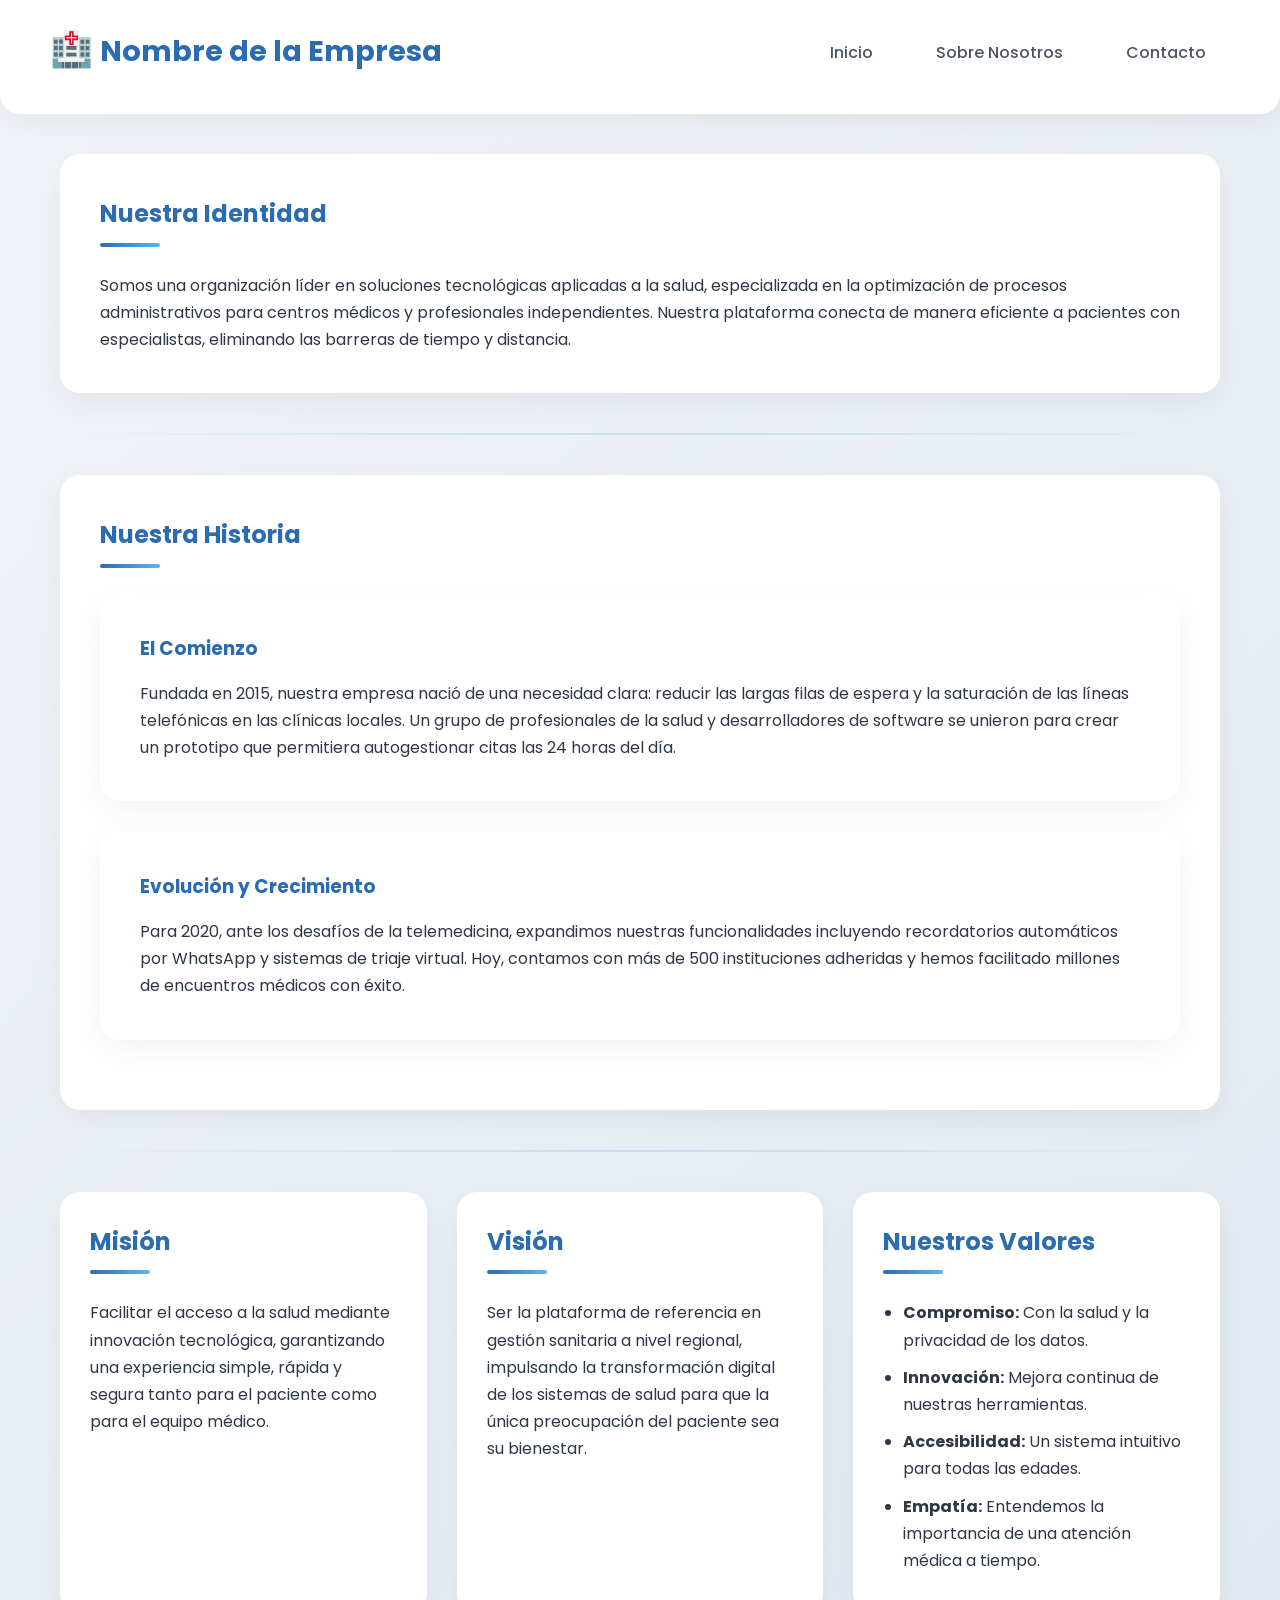
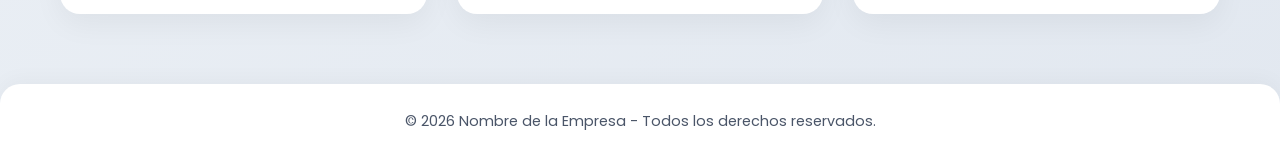
==== about.html @ 629b4184 "agrege el fakin estilo" ====
<!DOCTYPE html>
<html lang="es">
<head>
    <meta charset="UTF-8">
    <meta name="viewport" content="width=device-width, initial-scale=1.0">
    <title>Sobre Nosotros - Gestión de Turnos Médicos</title>
    <link rel="stylesheet" href="styles.css">
</head>
<body>

    <header>
        <h1>Nombre de la Empresa</h1>
        <nav>
            <ul>
                <li><a href="index.html">Inicio</a></li>
                <li><a href="about.html">Sobre Nosotros</a></li>
                <li><a href="contacto.html">Contacto</a></li>
            </ul>
        </nav>
    </header>

    <main>
        <!-- Sección Hero / Introducción -->
        <section id="quienes-somos">
            <h2>Nuestra Identidad</h2>
            <p>
                Somos una organización líder en soluciones tecnológicas aplicadas a la salud, 
                especializada en la optimización de procesos administrativos para centros médicos 
                y profesionales independientes. Nuestra plataforma conecta de manera eficiente 
                a pacientes con especialistas, eliminando las barreras de tiempo y distancia.
            </p>
        </section>

        <hr>

        <!-- Historia de la Empresa -->
        <section id="historia">
            <h2>Nuestra Historia</h2>
            <article>
                <h3>El Comienzo</h3>
                <p>
                    Fundada en 2015, nuestra empresa nació de una necesidad clara: reducir las largas 
                    filas de espera y la saturación de las líneas telefónicas en las clínicas locales. 
                    Un grupo de profesionales de la salud y desarrolladores de software se unieron 
                    para crear un prototipo que permitiera autogestionar citas las 24 horas del día.
                </p>
            </article>
            <article>
                <h3>Evolución y Crecimiento</h3>
                <p>
                    Para 2020, ante los desafíos de la telemedicina, expandimos nuestras funcionalidades 
                    incluyendo recordatorios automáticos por WhatsApp y sistemas de triaje virtual. 
                    Hoy, contamos con más de 500 instituciones adheridas y hemos facilitado millones 
                    de encuentros médicos con éxito.
                </p>
            </article>
        </section>

        <hr>

        <!-- Misión, Visión y Valores -->
        <section id="mision-vision">
            <div>
                <h2>Misión</h2>
                <p>
                    Facilitar el acceso a la salud mediante innovación tecnológica, 
                    garantizando una experiencia simple, rápida y segura tanto para el 
                    paciente como para el equipo médico.
                </p>
            </div>

            <div>
                <h2>Visión</h2>
                <p>
                    Ser la plataforma de referencia en gestión sanitaria a nivel regional, 
                    impulsando la transformación digital de los sistemas de salud para que 
                    la única preocupación del paciente sea su bienestar.
                </p>
            </div>

            <div>
                <h2>Nuestros Valores</h2>
                <ul>
                    <li><strong>Compromiso:</strong> Con la salud y la privacidad de los datos.</li>
                    <li><strong>Innovación:</strong> Mejora continua de nuestras herramientas.</li>
                    <li><strong>Accesibilidad:</strong> Un sistema intuitivo para todas las edades.</li>
                    <li><strong>Empatía:</strong> Entendemos la importancia de una atención médica a tiempo.</li>
                </ul>
            </div>
        </section>
    </main>

    <footer>
        <p>&copy; 2026 Nombre de la Empresa - Todos los derechos reservados.</p>
    </footer>

</body>
</html>
---- styles.css ----
/* ==========================================================================
   IMPORTACIÓN DE FUENTES
   ========================================================================== */
@import url('https://fonts.googleapis.com/css2?family=Poppins:wght@300;400;500;600;700&display=swap');

/* ==========================================================================
   ESTILOS GLOBALES Y VARIABLES
   ========================================================================== */
:root {
    --primary-blue: #2B6CB0;
    --light-blue: #63B3ED;
    --bg-gradient-start: #F0F4F8;
    --bg-gradient-end: #E2E8F0;
    --text-main: #2D3748;
    --text-muted: #4A5568;
    --white: #FFFFFF;
    --shadow-soft: 0 10px 30px rgba(0, 0, 0, 0.05);
    --shadow-hover: 0 15px 40px rgba(43, 108, 176, 0.15);
    --radius-lg: 20px;
    --radius-md: 12px;
}

* {
    margin: 0;
    padding: 0;
    box-sizing: border-box;
    font-family: 'Poppins', sans-serif;
}

body {
    background: linear-gradient(135deg, var(--bg-gradient-start) 0%, var(--bg-gradient-end) 100%);
    color: var(--text-main);
    line-height: 1.7;
    min-height: 100vh;
    display: flex;
    flex-direction: column;
}

main {
    flex-grow: 1;
    max-width: 1200px;
    margin: 40px auto;
    padding: 0 20px;
    width: 100%;
}

hr {
    border: none;
    height: 2px;
    background: linear-gradient(90deg, transparent, var(--light-blue), transparent);
    margin: 40px 0;
    opacity: 0.3;
}

/* ==========================================================================
   ANIMACIONES
   ========================================================================== */
@keyframes fadeInUp {
    from {
        opacity: 0;
        transform: translateY(30px);
    }
    to {
        opacity: 1;
        transform: translateY(0);
    }
}

/* Aplicando la animación en cascada a las secciones */
section {
    animation: fadeInUp 0.8s cubic-bezier(0.2, 0.8, 0.2, 1) both;
}
section:nth-child(1) { animation-delay: 0.1s; }
section:nth-child(2) { animation-delay: 0.2s; }
section:nth-child(3) { animation-delay: 0.3s; }
section:nth-child(4) { animation-delay: 0.4s; }

/* ==========================================================================
   CABECERA Y NAVEGACIÓN
   ========================================================================== */
header {
    background: var(--white);
    padding: 20px 50px;
    display: flex;
    justify-content: space-between;
    align-items: center;
    box-shadow: var(--shadow-soft);
    border-radius: 0 0 var(--radius-lg) var(--radius-lg);
    position: sticky;
    top: 0;
    z-index: 1000;
}

/* Ícono de hospital inyectado en el logo */
header h1::before {
    content: '🏥 ';
    font-size: 1.2em;
}

header h1 {
    color: var(--primary-blue);
    font-weight: 700;
    font-size: 1.8rem;
}

nav ul {
    list-style: none;
    display: flex;
    gap: 15px;
}

/* Efecto de expansión lateral en los enlaces */
nav a {
    text-decoration: none;
    color: var(--text-muted);
    font-weight: 500;
    padding: 10px 24px;
    border-radius: 30px;
    position: relative;
    overflow: hidden;
    transition: color 0.3s ease;
    display: inline-block;
    z-index: 1;
}

nav a::before {
    content: '';
    position: absolute;
    top: 0;
    left: 50%;
    transform: translateX(-50%);
    width: 0; /* Inicia oculto en el centro */
    height: 100%;
    background: linear-gradient(90deg, var(--primary-blue), var(--light-blue));
    z-index: -1;
    transition: width 0.4s cubic-bezier(0.2, 0.8, 0.2, 1);
    border-radius: 30px;
}

nav a:hover::before {
    width: 100%; /* Se expande hacia los bordes */
}

nav a:hover {
    color: var(--white);
}

/* ==========================================================================
   TIPOGRAFÍA Y DECORACIÓN DE TÍTULOS
   ========================================================================== */
h1, h2, h3 {
    color: var(--primary-blue);
    margin-bottom: 15px;
}

/* Línea decorativa bajo los títulos h2 */
h2 {
    position: relative;
    padding-bottom: 12px;
    margin-bottom: 25px;
}

h2::after {
    content: '';
    position: absolute;
    left: 0;
    bottom: 0;
    height: 4px;
    width: 60px;
    background: linear-gradient(90deg, var(--primary-blue), var(--light-blue));
    border-radius: 4px;
}

/* ==========================================================================
   TARJETAS Y SECCIONES (Estilo general para los 3 archivos)
   ========================================================================== */
section, article {
    background: var(--white);
    padding: 40px;
    border-radius: var(--radius-lg);
    box-shadow: var(--shadow-soft);
    margin-bottom: 30px;
    transition: transform 0.4s ease, box-shadow 0.4s ease;
}

section:hover {
    transform: translateY(-8px);
    box-shadow: var(--shadow-hover);
}

/* ==========================================================================
   ESTILOS ESPECÍFICOS: INDEX.HTML
   ========================================================================== */
#hero {
    text-align: center;
    /* Patrón sutil de fondo médico (puntos) */
    background-image: radial-gradient(var(--light-blue) 1px, transparent 1px);
    background-size: 20px 20px;
    background-color: var(--white);
}

#hero h1 {
    font-size: 2.5rem;
    background: linear-gradient(90deg, var(--primary-blue), var(--light-blue));
    -webkit-background-clip: text;
    background-clip: text;
    -webkit-text-fill-color: transparent;
}

#hero img {
    border-radius: var(--radius-lg);
    box-shadow: var(--shadow-soft);
    margin-top: 25px;
    transition: transform 0.3s ease;
}

#hero img:hover {
    transform: scale(1.02);
}

#servicios ul {
    list-style: none;
}

#servicios li {
    background: #F7FAFC;
    margin-bottom: 15px;
    padding: 15px 20px;
    border-left: 5px solid var(--light-blue);
    border-radius: 0 var(--radius-md) var(--radius-md) 0;
    transition: transform 0.2s ease;
}

#servicios li:hover {
    transform: translateX(10px);
    background: #EBF8FF;
}

#avisos {
    background: linear-gradient(135deg, #FFF5F5, #FED7D7);
    border-left: 5px solid #E53E3E;
}

#avisos h3 {
    color: #C53030;
}

/* ==========================================================================
   ESTILOS ESPECÍFICOS: ABOUT.HTML
   ========================================================================== */
#mision-vision {
    display: grid;
    grid-template-columns: repeat(auto-fit, minmax(300px, 1fr));
    gap: 30px;
    background: transparent;
    box-shadow: none;
    padding: 0;
}

#mision-vision > div {
    background: var(--white);
    padding: 30px;
    border-radius: var(--radius-lg);
    box-shadow: var(--shadow-soft);
    transition: transform 0.3s ease;
}

#mision-vision > div:hover {
    transform: translateY(-5px);
}

#mision-vision ul {
    padding-left: 20px;
}

#mision-vision li {
    margin-bottom: 10px;
}

/* ==========================================================================
   ESTILOS ESPECÍFICOS: CONTACT.HTML
   ========================================================================== */
form {
    display: flex;
    flex-direction: column;
}

label {
    font-weight: 500;
    color: var(--primary-blue);
    margin-bottom: 5px;
}

input[type="text"],
input[type="email"],
textarea {
    width: 100%;
    padding: 15px;
    border: 2px solid #E2E8F0;
    border-radius: var(--radius-md);
    background: #F7FAFC;
    transition: border-color 0.3s ease, box-shadow 0.3s ease, background 0.3s ease;
    margin-bottom: 20px;
    font-size: 1rem;
}

input[type="text"]:focus,
input[type="email"]:focus,
textarea:focus {
    border-color: var(--light-blue);
    background: var(--white);
    outline: none;
    box-shadow: 0 0 0 4px rgba(99, 179, 237, 0.2);
}

/* ==========================================================================
   BOTONES GLOBALES
   ========================================================================== */
button, 
input[type="submit"] {
    background: linear-gradient(135deg, var(--primary-blue), var(--light-blue));
    color: var(--white);
    border: none;
    padding: 14px 30px;
    border-radius: 30px;
    font-size: 1rem;
    font-weight: 600;
    cursor: pointer;
    transition: transform 0.3s ease, box-shadow 0.3s ease, filter 0.3s ease;
    display: inline-block;
    margin-top: 10px;
    margin-right: 15px;
}

button:hover, 
input[type="submit"]:hover {
    transform: translateY(-4px);
    box-shadow: 0 10px 25px rgba(43, 108, 176, 0.4);
    filter: brightness(1.1);
}

button:active, 
input[type="submit"]:active {
    transform: translateY(0);
}

/* ==========================================================================
   PIE DE PÁGINA
   ========================================================================== */
footer {
    text-align: center;
    padding: 25px;
    background: var(--white);
    color: var(--text-muted);
    border-radius: var(--radius-lg) var(--radius-lg) 0 0;
    box-shadow: 0 -5px 20px rgba(0, 0, 0, 0.03);
    margin-top: auto;
    font-size: 0.9rem;
}
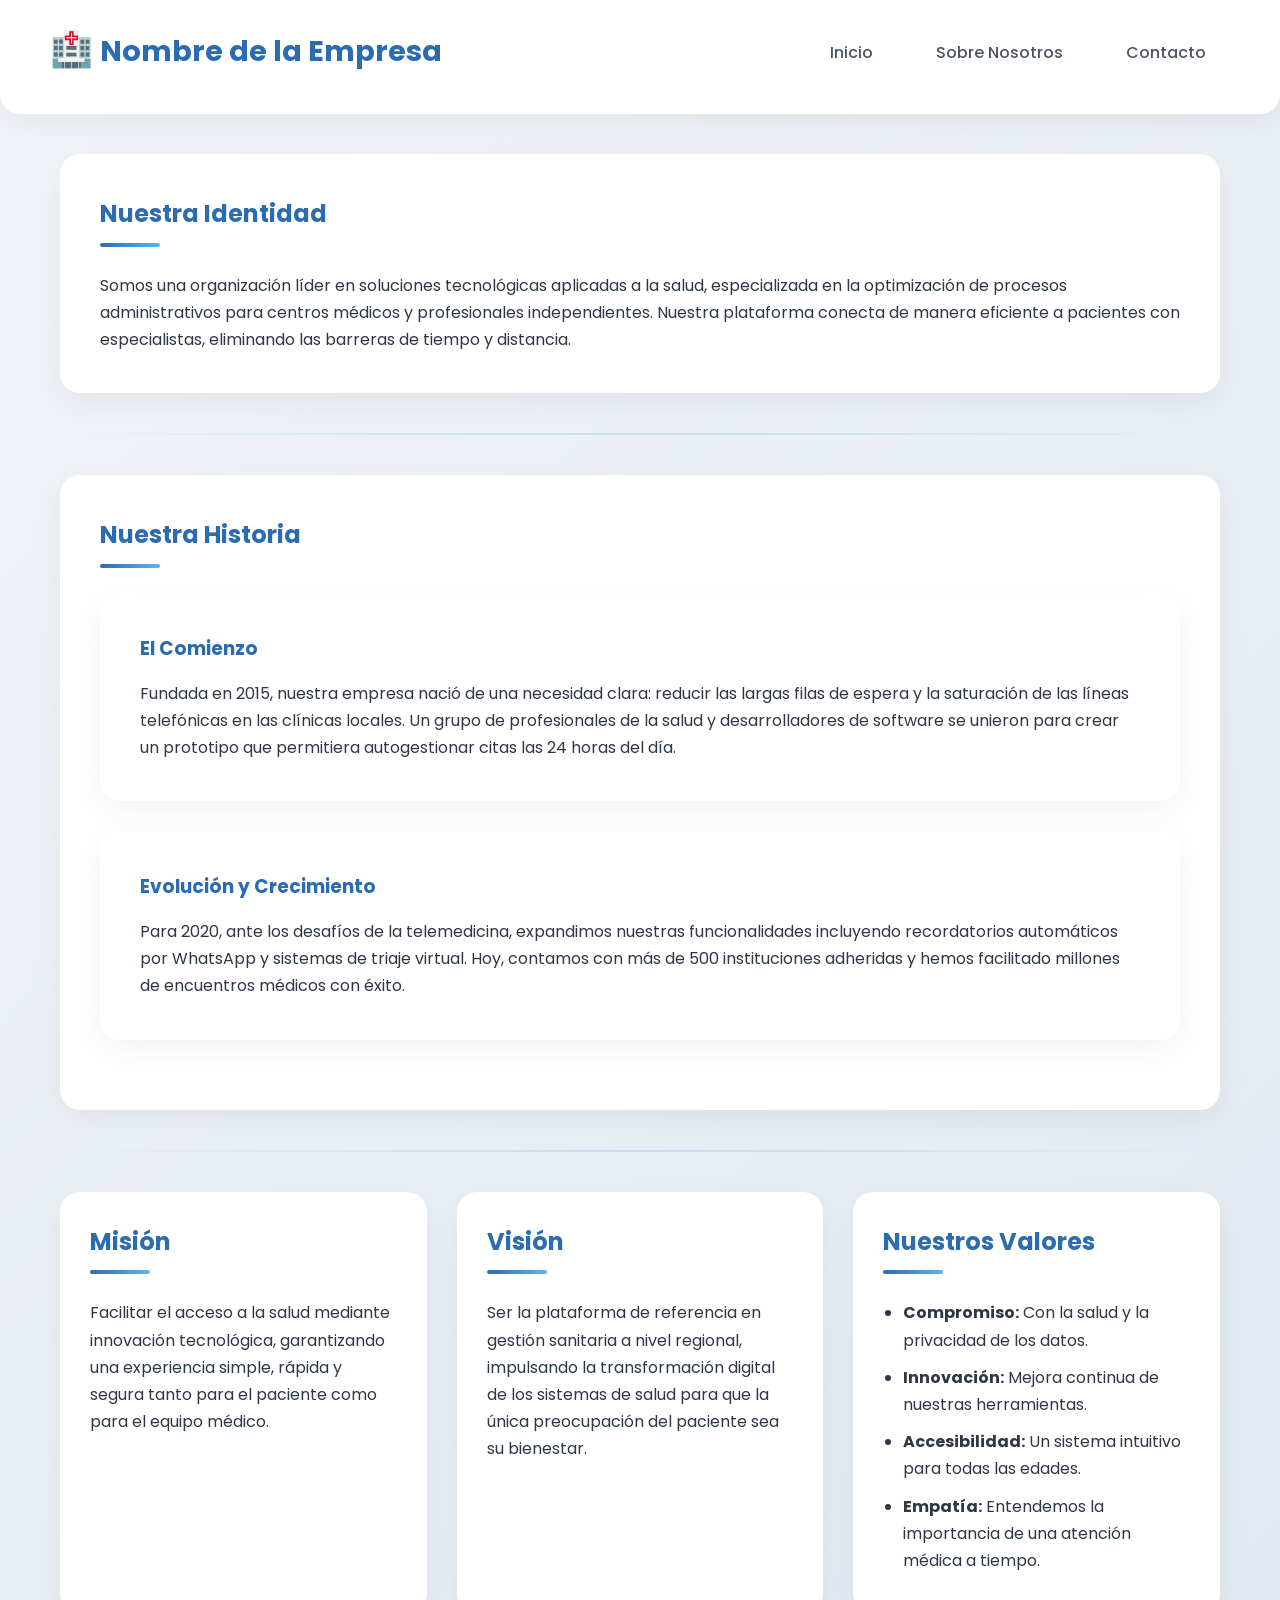
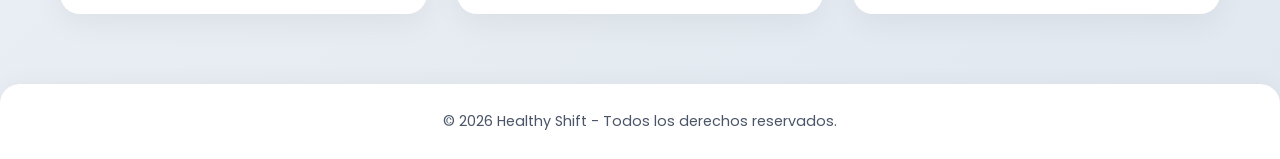
==== commit 46990f96: "Merge pull request #7 from germanlauria/style agregué el style:3" ====
--- a/about.html
+++ b/about.html
@@ -14,7 +14,7 @@
             <ul>
                 <li><a href="index.html">Inicio</a></li>
                 <li><a href="about.html">Sobre Nosotros</a></li>
-                <li><a href="contacto.html">Contacto</a></li>
+                <li><a href="contact.html">Contacto</a></li>
             </ul>
         </nav>
     </header>
@@ -91,7 +91,7 @@
     </main>
 
     <footer>
-        <p>&copy; 2026 Nombre de la Empresa - Todos los derechos reservados.</p>
+        <p>&copy; 2026 Healthy Shift - Todos los derechos reservados.</p>
     </footer>
 
 </body>
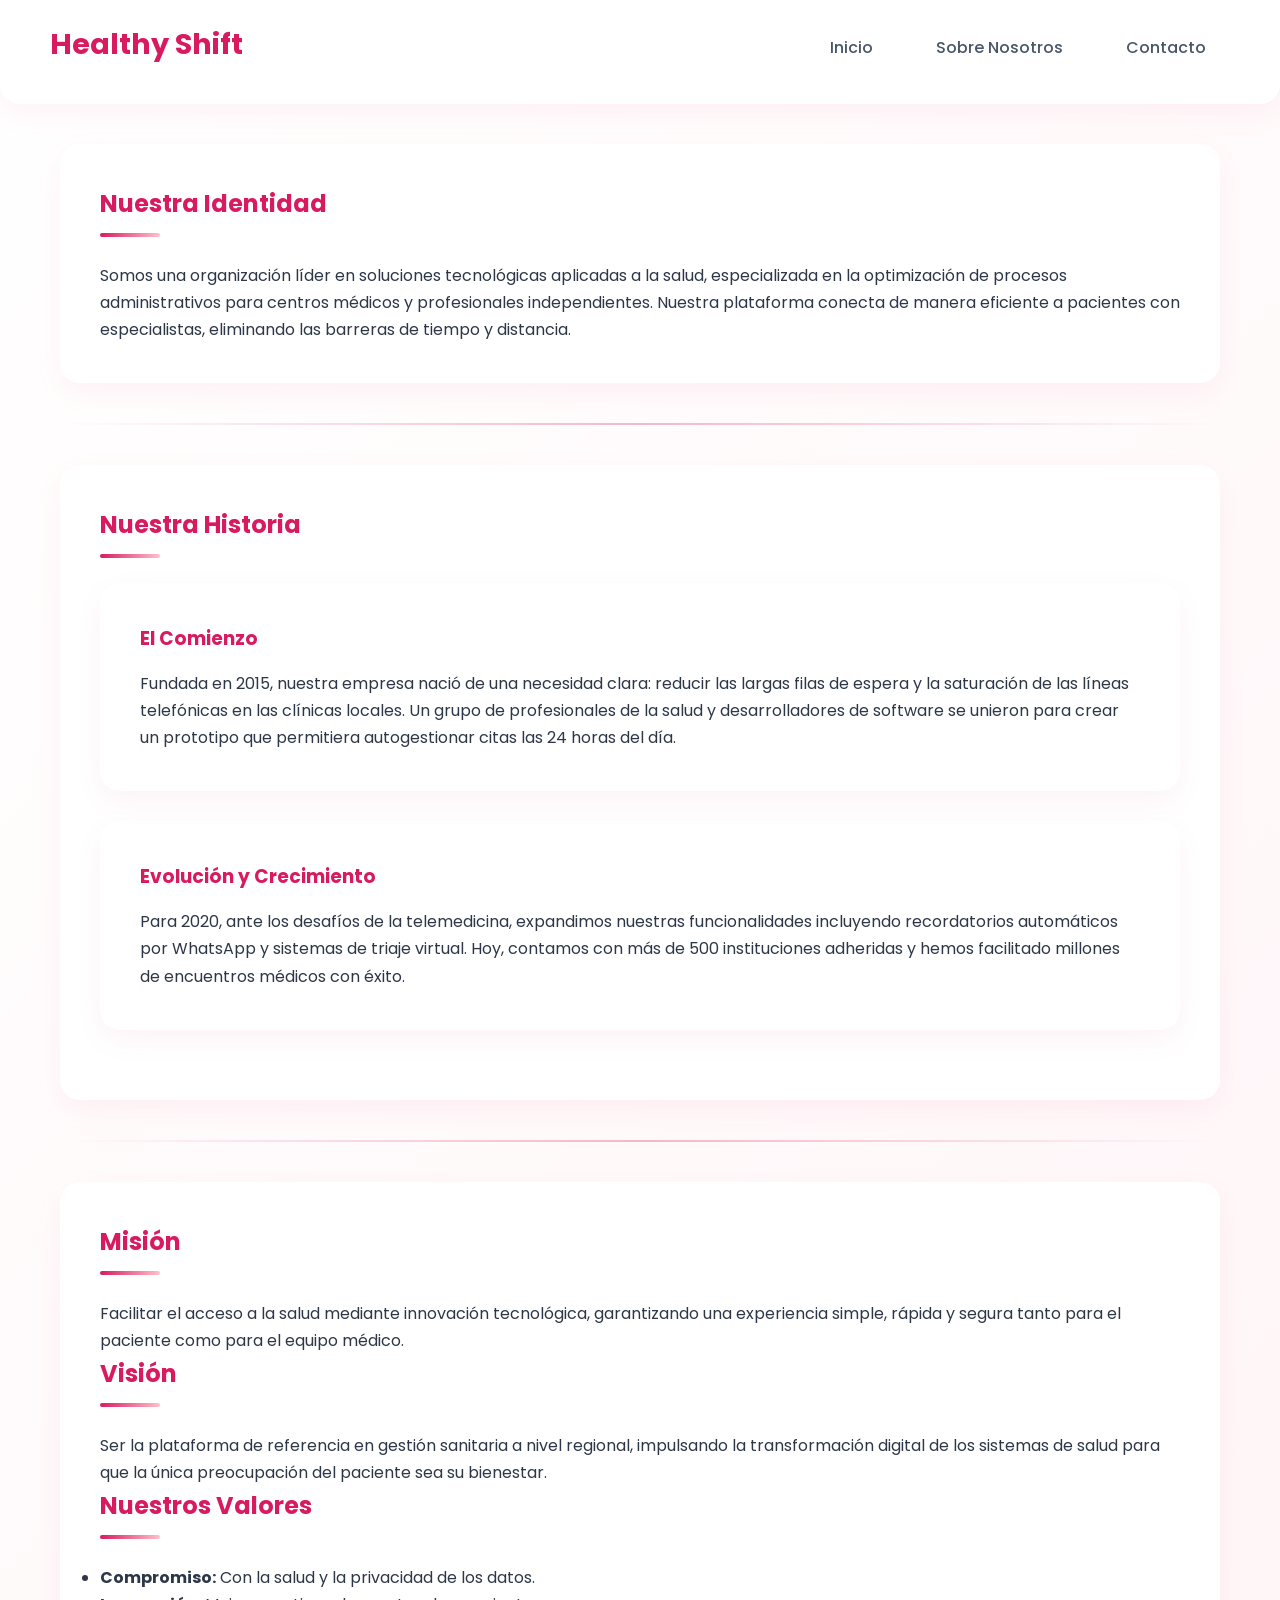
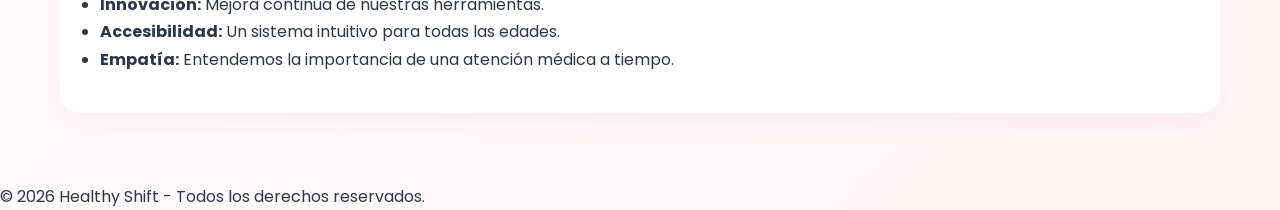
==== commit 2ddcebce: "Nombre agregado" ====
--- a/about.html
+++ b/about.html
@@ -9,7 +9,7 @@
 <body>
 
     <header>
-        <h1>Nombre de la Empresa</h1>
+        <h1>Healthy Shift</h1>
         <nav>
             <ul>
                 <li><a href="index.html">Inicio</a></li>
--- a/styles.css
+++ b/styles.css
@@ -1,21 +1,24 @@
 /* ==========================================================================
-   IMPORTACIÓN DE FUENTES
-   ========================================================================== */
+   PROYECTO: HEALTHY SHIFT - RAMA DE LIBERTO
+   ESTILO: ROSA Y BLANCO
+   ========================================================================== */
+
+/* IMPORTACIÓN DE FUENTES */
 @import url('https://fonts.googleapis.com/css2?family=Poppins:wght@300;400;500;600;700&display=swap');
 
 /* ==========================================================================
-   ESTILOS GLOBALES Y VARIABLES
+   ESTILOS GLOBALES Y VARIABLES (Actualizadas a Rosa)
    ========================================================================== */
 :root {
-    --primary-blue: #2B6CB0;
-    --light-blue: #63B3ED;
-    --bg-gradient-start: #F0F4F8;
-    --bg-gradient-end: #E2E8F0;
+    --primary-blue: #D81B60;       /* Rosa Fuerte (Mantenemos el nombre de la variable para no romper el resto del código) */
+    --light-blue: #FFC0CB;         /* Rosa Pastel */
+    --bg-gradient-start: #FFFFFF;  /* Blanco */
+    --bg-gradient-end: #FFF5F7;    /* Blanco Rosáceo */
     --text-main: #2D3748;
     --text-muted: #4A5568;
     --white: #FFFFFF;
-    --shadow-soft: 0 10px 30px rgba(0, 0, 0, 0.05);
-    --shadow-hover: 0 15px 40px rgba(43, 108, 176, 0.15);
+    --shadow-soft: 0 10px 30px rgba(216, 27, 96, 0.05);
+    --shadow-hover: 0 15px 40px rgba(216, 27, 96, 0.15);
     --radius-lg: 20px;
     --radius-md: 12px;
 }
@@ -47,7 +50,7 @@
 hr {
     border: none;
     height: 2px;
-    background: linear-gradient(90deg, transparent, var(--light-blue), transparent);
+    background: linear-gradient(90deg, transparent, var(--primary-blue), transparent);
     margin: 40px 0;
     opacity: 0.3;
 }
@@ -66,7 +69,6 @@
     }
 }
 
-/* Aplicando la animación en cascada a las secciones */
 section {
     animation: fadeInUp 0.8s cubic-bezier(0.2, 0.8, 0.2, 1) both;
 }
@@ -91,12 +93,6 @@
     z-index: 1000;
 }
 
-/* Ícono de hospital inyectado en el logo */
-header h1::before {
-    content: '🏥 ';
-    font-size: 1.2em;
-}
-
 header h1 {
     color: var(--primary-blue);
     font-weight: 700;
@@ -109,7 +105,6 @@
     gap: 15px;
 }
 
-/* Efecto de expansión lateral en los enlaces */
 nav a {
     text-decoration: none;
     color: var(--text-muted);
@@ -129,7 +124,7 @@
     top: 0;
     left: 50%;
     transform: translateX(-50%);
-    width: 0; /* Inicia oculto en el centro */
+    width: 0;
     height: 100%;
     background: linear-gradient(90deg, var(--primary-blue), var(--light-blue));
     z-index: -1;
@@ -138,7 +133,7 @@
 }
 
 nav a:hover::before {
-    width: 100%; /* Se expande hacia los bordes */
+    width: 100%;
 }
 
 nav a:hover {
@@ -153,7 +148,6 @@
     margin-bottom: 15px;
 }
 
-/* Línea decorativa bajo los títulos h2 */
 h2 {
     position: relative;
     padding-bottom: 12px;
@@ -172,7 +166,7 @@
 }
 
 /* ==========================================================================
-   TARJETAS Y SECCIONES (Estilo general para los 3 archivos)
+   TARJETAS Y SECCIONES
    ========================================================================== */
 section, article {
     background: var(--white);
@@ -193,7 +187,6 @@
    ========================================================================== */
 #hero {
     text-align: center;
-    /* Patrón sutil de fondo médico (puntos) */
     background-image: radial-gradient(var(--light-blue) 1px, transparent 1px);
     background-size: 20px 20px;
     background-color: var(--white);
@@ -207,23 +200,8 @@
     -webkit-text-fill-color: transparent;
 }
 
-#hero img {
-    border-radius: var(--radius-lg);
-    box-shadow: var(--shadow-soft);
-    margin-top: 25px;
-    transition: transform 0.3s ease;
-}
-
-#hero img:hover {
-    transform: scale(1.02);
-}
-
-#servicios ul {
-    list-style: none;
-}
-
 #servicios li {
-    background: #F7FAFC;
+    background: #FFF5F7;
     margin-bottom: 15px;
     padding: 15px 20px;
     border-left: 5px solid var(--light-blue);
@@ -233,127 +211,12 @@
 
 #servicios li:hover {
     transform: translateX(10px);
-    background: #EBF8FF;
+    background: #FFEBEE;
 }
 
 #avisos {
-    background: linear-gradient(135deg, #FFF5F5, #FED7D7);
-    border-left: 5px solid #E53E3E;
-}
-
-#avisos h3 {
-    color: #C53030;
-}
-
-/* ==========================================================================
-   ESTILOS ESPECÍFICOS: ABOUT.HTML
-   ========================================================================== */
-#mision-vision {
-    display: grid;
-    grid-template-columns: repeat(auto-fit, minmax(300px, 1fr));
-    gap: 30px;
-    background: transparent;
-    box-shadow: none;
-    padding: 0;
-}
-
-#mision-vision > div {
-    background: var(--white);
-    padding: 30px;
-    border-radius: var(--radius-lg);
-    box-shadow: var(--shadow-soft);
-    transition: transform 0.3s ease;
-}
-
-#mision-vision > div:hover {
-    transform: translateY(-5px);
-}
-
-#mision-vision ul {
-    padding-left: 20px;
-}
-
-#mision-vision li {
-    margin-bottom: 10px;
-}
-
-/* ==========================================================================
-   ESTILOS ESPECÍFICOS: CONTACT.HTML
-   ========================================================================== */
-form {
-    display: flex;
-    flex-direction: column;
-}
-
-label {
-    font-weight: 500;
-    color: var(--primary-blue);
-    margin-bottom: 5px;
-}
-
-input[type="text"],
-input[type="email"],
-textarea {
-    width: 100%;
-    padding: 15px;
-    border: 2px solid #E2E8F0;
-    border-radius: var(--radius-md);
-    background: #F7FAFC;
-    transition: border-color 0.3s ease, box-shadow 0.3s ease, background 0.3s ease;
-    margin-bottom: 20px;
-    font-size: 1rem;
-}
-
-input[type="text"]:focus,
-input[type="email"]:focus,
-textarea:focus {
-    border-color: var(--light-blue);
-    background: var(--white);
-    outline: none;
-    box-shadow: 0 0 0 4px rgba(99, 179, 237, 0.2);
-}
-
-/* ==========================================================================
-   BOTONES GLOBALES
-   ========================================================================== */
-button, 
-input[type="submit"] {
-    background: linear-gradient(135deg, var(--primary-blue), var(--light-blue));
-    color: var(--white);
-    border: none;
-    padding: 14px 30px;
-    border-radius: 30px;
-    font-size: 1rem;
-    font-weight: 600;
-    cursor: pointer;
-    transition: transform 0.3s ease, box-shadow 0.3s ease, filter 0.3s ease;
-    display: inline-block;
-    margin-top: 10px;
-    margin-right: 15px;
-}
-
-button:hover, 
-input[type="submit"]:hover {
-    transform: translateY(-4px);
-    box-shadow: 0 10px 25px rgba(43, 108, 176, 0.4);
-    filter: brightness(1.1);
-}
-
-button:active, 
-input[type="submit"]:active {
-    transform: translateY(0);
-}
-
-/* ==========================================================================
-   PIE DE PÁGINA
-   ========================================================================== */
-footer {
-    text-align: center;
-    padding: 25px;
-    background: var(--white);
-    color: var(--text-muted);
-    border-radius: var(--radius-lg) var(--radius-lg) 0 0;
-    box-shadow: 0 -5px 20px rgba(0, 0, 0, 0.03);
-    margin-top: auto;
-    font-size: 0.9rem;
-}+    background: linear-gradient(135deg, #FFF0F5, #FFC0CB);
+    border-left: 5px solid var(--primary-blue);
+}
+
+#
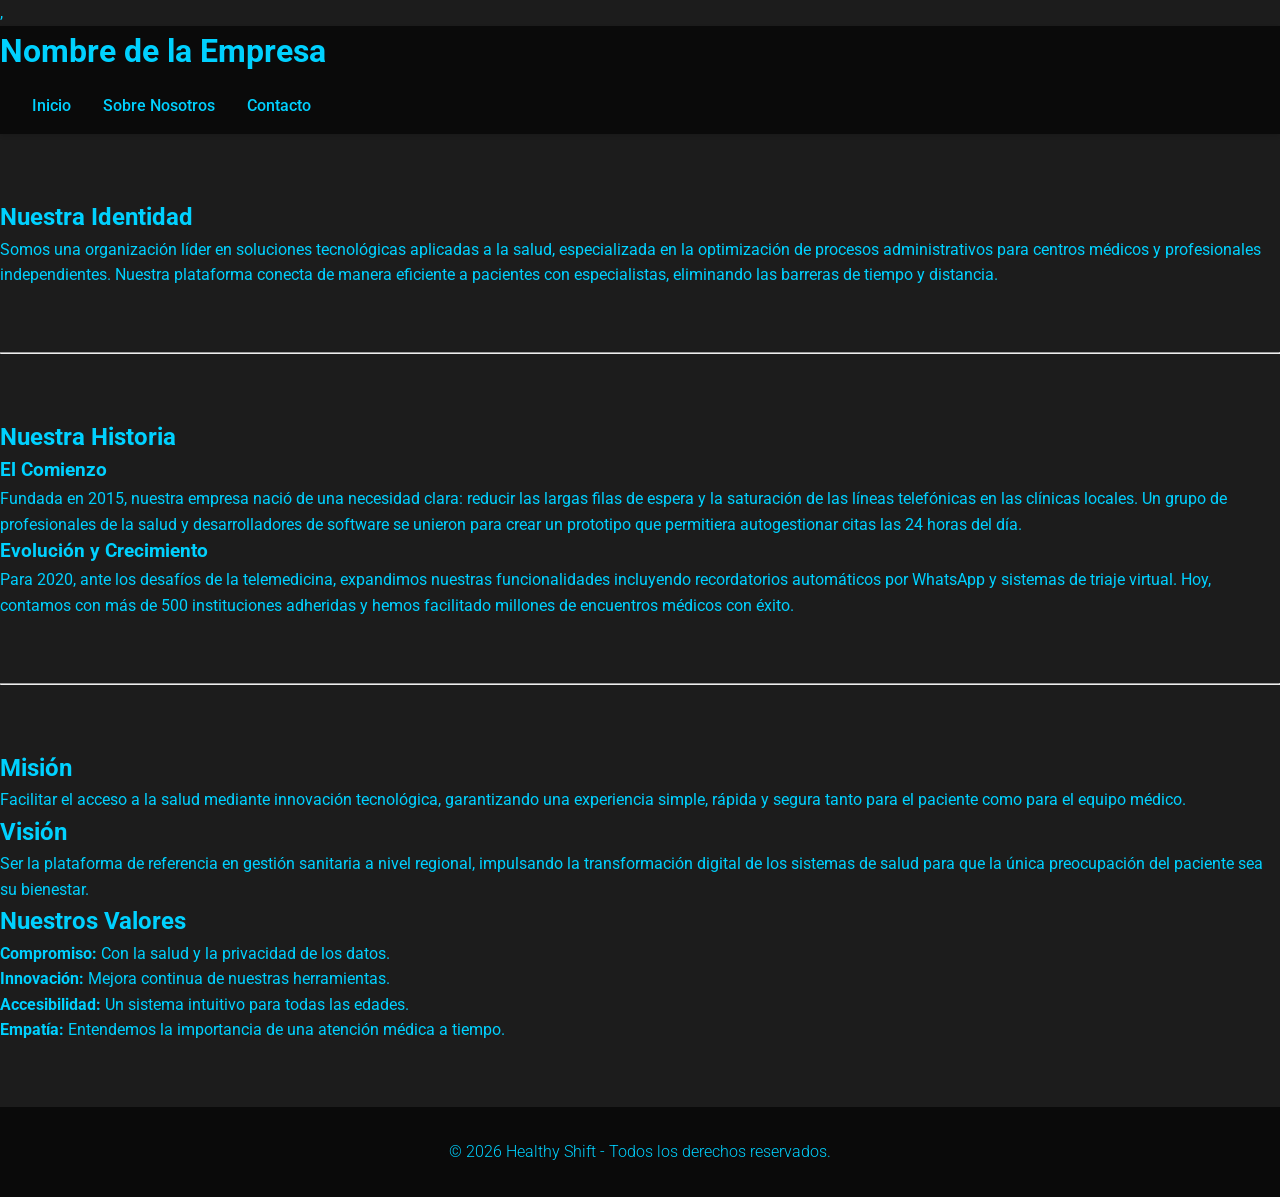
==== commit fb17b873: "feat: change bg color and text color" ====
--- a/about.html
+++ b/about.html
@@ -4,12 +4,12 @@
     <meta charset="UTF-8">
     <meta name="viewport" content="width=device-width, initial-scale=1.0">
     <title>Sobre Nosotros - Gestión de Turnos Médicos</title>
-    <link rel="stylesheet" href="styles.css">
+    <link rel="stylesheet" href="styles.css">,
 </head>
 <body>
 
     <header>
-        <h1>Healthy Shift</h1>
+        <h1>Nombre de la Empresa</h1>
         <nav>
             <ul>
                 <li><a href="index.html">Inicio</a></li>
--- a/styles.css
+++ b/styles.css
@@ -1,222 +1,169 @@
-/* ==========================================================================
-   PROYECTO: HEALTHY SHIFT - RAMA DE LIBERTO
-   ESTILO: ROSA Y BLANCO
-   ========================================================================== */
+/* Estilo médico minimalista y lindo para Healthy Shift */
 
-/* IMPORTACIÓN DE FUENTES */
-@import url('https://fonts.googleapis.com/css2?family=Poppins:wght@300;400;500;600;700&display=swap');
+/* Importar fuente Google Fonts para un look limpio */
+@import url('https://fonts.googleapis.com/css2?family=Roboto:wght@300;400;500;700&display=swap');
 
-/* ==========================================================================
-   ESTILOS GLOBALES Y VARIABLES (Actualizadas a Rosa)
-   ========================================================================== */
-:root {
-    --primary-blue: #D81B60;       /* Rosa Fuerte (Mantenemos el nombre de la variable para no romper el resto del código) */
-    --light-blue: #FFC0CB;         /* Rosa Pastel */
-    --bg-gradient-start: #FFFFFF;  /* Blanco */
-    --bg-gradient-end: #FFF5F7;    /* Blanco Rosáceo */
-    --text-main: #2D3748;
-    --text-muted: #4A5568;
-    --white: #FFFFFF;
-    --shadow-soft: 0 10px 30px rgba(216, 27, 96, 0.05);
-    --shadow-hover: 0 15px 40px rgba(216, 27, 96, 0.15);
-    --radius-lg: 20px;
-    --radius-md: 12px;
-}
-
+/* Reset básico */
 * {
     margin: 0;
     padding: 0;
     box-sizing: border-box;
-    font-family: 'Poppins', sans-serif;
 }
 
+/* Estilos generales */
 body {
-    background: linear-gradient(135deg, var(--bg-gradient-start) 0%, var(--bg-gradient-end) 100%);
-    color: var(--text-main);
-    line-height: 1.7;
-    min-height: 100vh;
-    display: flex;
-    flex-direction: column;
+    font-family: 'Roboto', sans-serif;
+    background-color: #1C1C1C;
+    color: #00d1ff;
+    line-height: 1.6;
+    margin: 0;
+    padding: 0;
 }
 
-main {
-    flex-grow: 1;
+/* Contenedor principal */
+.container {
     max-width: 1200px;
-    margin: 40px auto;
+    margin: 0 auto;
     padding: 0 20px;
-    width: 100%;
 }
 
-hr {
-    border: none;
-    height: 2px;
-    background: linear-gradient(90deg, transparent, var(--primary-blue), transparent);
-    margin: 40px 0;
-    opacity: 0.3;
+/* Header */
+header {
+    background-color: #0A0A0A;
+    box-shadow: 0 2px 4px rgba(0, 0, 0, 0.1);
+    position: sticky;
+    top: 0;
+    color: #00d1ff;
+    z-index: 100;
 }
 
-/* ==========================================================================
-   ANIMACIONES
-   ========================================================================== */
-@keyframes fadeInUp {
-    from {
-        opacity: 0;
-        transform: translateY(30px);
-    }
-    to {
-        opacity: 1;
-        transform: translateY(0);
-    }
-}
-
-section {
-    animation: fadeInUp 0.8s cubic-bezier(0.2, 0.8, 0.2, 1) both;
-}
-section:nth-child(1) { animation-delay: 0.1s; }
-section:nth-child(2) { animation-delay: 0.2s; }
-section:nth-child(3) { animation-delay: 0.3s; }
-section:nth-child(4) { animation-delay: 0.4s; }
-
-/* ==========================================================================
-   CABECERA Y NAVEGACIÓN
-   ========================================================================== */
-header {
-    background: var(--white);
-    padding: 20px 50px;
+nav {
     display: flex;
     justify-content: space-between;
     align-items: center;
-    box-shadow: var(--shadow-soft);
-    border-radius: 0 0 var(--radius-lg) var(--radius-lg);
-    position: sticky;
-    top: 0;
-    z-index: 1000;
+    padding: 1rem 0;
 }
 
-header h1 {
-    color: var(--primary-blue);
+.logo {
+    font-size: 1.5rem;
     font-weight: 700;
-    font-size: 1.8rem;
+    color: #007bff;
 }
 
 nav ul {
     list-style: none;
     display: flex;
-    gap: 15px;
 }
 
-nav a {
-    text-decoration: none;
-    color: var(--text-muted);
-    font-weight: 500;
-    padding: 10px 24px;
-    border-radius: 30px;
-    position: relative;
-    overflow: hidden;
-    transition: color 0.3s ease;
-    display: inline-block;
-    z-index: 1;
+nav ul li {
+    margin-left: 2rem;
 }
 
-nav a::before {
-    content: '';
-    position: absolute;
-    top: 0;
-    left: 50%;
-    transform: translateX(-50%);
-    width: 0;
-    height: 100%;
-    background: linear-gradient(90deg, var(--primary-blue), var(--light-blue));
-    z-index: -1;
-    transition: width 0.4s cubic-bezier(0.2, 0.8, 0.2, 1);
-    border-radius: 30px;
+nav ul li a {
+    text-decoration: none;
+    color: #00d1ff;
+    font-weight: 500;
+    transition: color 0.3s ease;
 }
 
-nav a:hover::before {
-    width: 100%;
+nav ul li a:hover {
+    color: #00ccff;
 }
 
-nav a:hover {
-    color: var(--white);
+/* Secciones principales */
+section {
+    padding: 4rem 0;
 }
 
-/* ==========================================================================
-   TIPOGRAFÍA Y DECORACIÓN DE TÍTULOS
-   ========================================================================== */
-h1, h2, h3 {
-    color: var(--primary-blue);
-    margin-bottom: 15px;
+.hero {
+    background: linear-gradient(135deg, #007bff 0%, #28a745 100%);
+    color: white;
+    text-align: center;
+    padding: 6rem 0;
 }
 
-h2 {
-    position: relative;
-    padding-bottom: 12px;
-    margin-bottom: 25px;
+.hero h1 {
+    font-size: 3rem;
+    margin-bottom: 1rem;
+    font-weight: 700;
 }
 
-h2::after {
-    content: '';
-    position: absolute;
-    left: 0;
-    bottom: 0;
-    height: 4px;
-    width: 60px;
-    background: linear-gradient(90deg, var(--primary-blue), var(--light-blue));
-    border-radius: 4px;
+.hero p {
+    font-size: 1.2rem;
+    margin-bottom: 2rem;
+    font-weight: 300;
 }
 
-/* ==========================================================================
-   TARJETAS Y SECCIONES
-   ========================================================================== */
-section, article {
-    background: var(--white);
-    padding: 40px;
-    border-radius: var(--radius-lg);
-    box-shadow: var(--shadow-soft);
-    margin-bottom: 30px;
-    transition: transform 0.4s ease, box-shadow 0.4s ease;
+.btn {
+    display: inline-block;
+    background-color: white;
+    color: #007bff;
+    padding: 0.75rem 1.5rem;
+    text-decoration: none;
+    border-radius: 25px;
+    font-weight: 500;
+    transition: all 0.3s ease;
+    box-shadow: 0 4px 6px rgba(0, 0, 0, 0.1);
 }
 
-section:hover {
-    transform: translateY(-8px);
-    box-shadow: var(--shadow-hover);
+.btn:hover {
+    background-color: #f8f9fa;
+    transform: translateY(-2px);
+    box-shadow: 0 6px 8px rgba(0, 0, 0, 0.15);
 }
 
-/* ==========================================================================
-   ESTILOS ESPECÍFICOS: INDEX.HTML
-   ========================================================================== */
-#hero {
-    text-align: center;
-    background-image: radial-gradient(var(--light-blue) 1px, transparent 1px);
-    background-size: 20px 20px;
-    background-color: var(--white);
+/* Contenido */
+.content {
+    background-color: #ffffff;
+    margin: 2rem 0;
+    border-radius: 10px;
+    box-shadow: 0 2px 10px rgba(0, 0, 0, 0.05);
+    padding: 2rem;
 }
 
-#hero h1 {
-    font-size: 2.5rem;
-    background: linear-gradient(90deg, var(--primary-blue), var(--light-blue));
-    -webkit-background-clip: text;
-    background-clip: text;
-    -webkit-text-fill-color: transparent;
+.content h2 {
+    color: #007bff;
+    margin-bottom: 1rem;
+    font-weight: 600;
 }
 
-#servicios li {
-    background: #FFF5F7;
-    margin-bottom: 15px;
-    padding: 15px 20px;
-    border-left: 5px solid var(--light-blue);
-    border-radius: 0 var(--radius-md) var(--radius-md) 0;
-    transition: transform 0.2s ease;
+.content p {
+    margin-bottom: 1rem;
+    color: #666;
 }
 
-#servicios li:hover {
-    transform: translateX(10px);
-    background: #FFEBEE;
+/* Footer */
+footer {
+    background-color: #0A0A0A;
+    color: #00d1ff;
+    text-align: center;
+    padding: 2rem 0;
 }
 
-#avisos {
-    background: linear-gradient(135deg, #FFF0F5, #FFC0CB);
-    border-left: 5px solid var(--primary-blue);
+footer p {
+    font-weight: 300;
 }
 
-#
+/* Responsive */
+@media (max-width: 768px) {
+    nav {
+        flex-direction: column;
+    }
+
+    nav ul {
+        margin-top: 1rem;
+    }
+
+    nav ul li {
+        margin-left: 0;
+        margin-right: 1rem;
+    }
+
+    .hero h1 {
+        font-size: 2rem;
+    }
+
+    .hero p {
+        font-size: 1rem;
+    }
+}
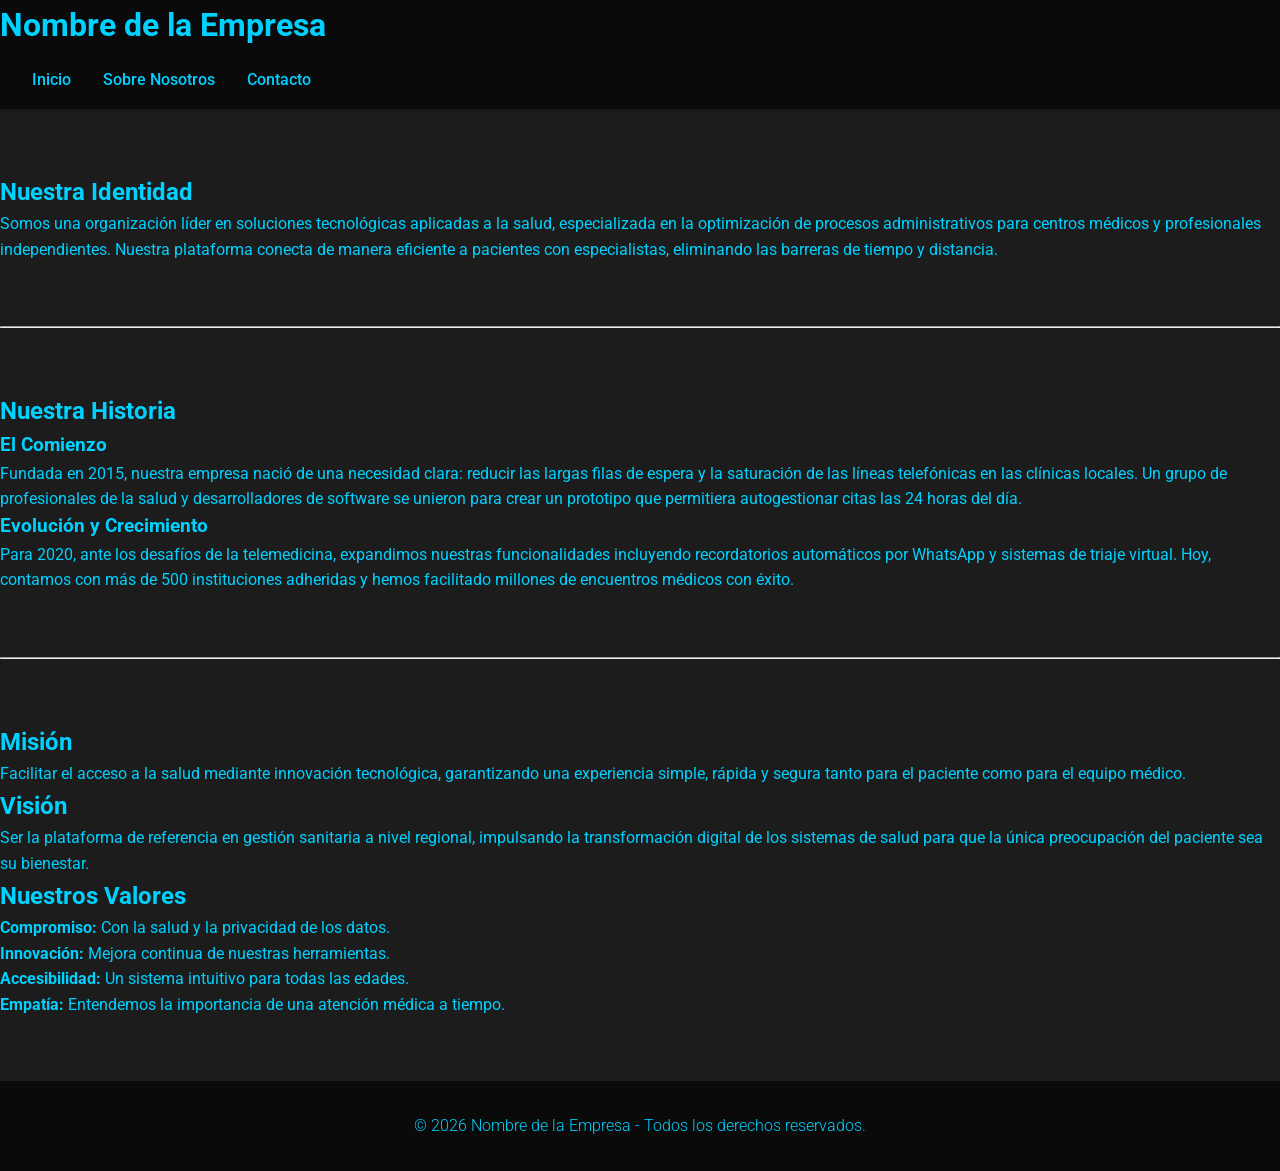
==== commit 5bc3aa69: "arreglé la conección entre el about y el contact" ====
--- a/about.html
+++ b/about.html
@@ -4,7 +4,7 @@
     <meta charset="UTF-8">
     <meta name="viewport" content="width=device-width, initial-scale=1.0">
     <title>Sobre Nosotros - Gestión de Turnos Médicos</title>
-    <link rel="stylesheet" href="styles.css">,
+    <link rel="stylesheet" href="styles.css">
 </head>
 <body>
 
@@ -91,7 +91,7 @@
     </main>
 
     <footer>
-        <p>&copy; 2026 Healthy Shift - Todos los derechos reservados.</p>
+        <p>&copy; 2026 Nombre de la Empresa - Todos los derechos reservados.</p>
     </footer>
 
 </body>
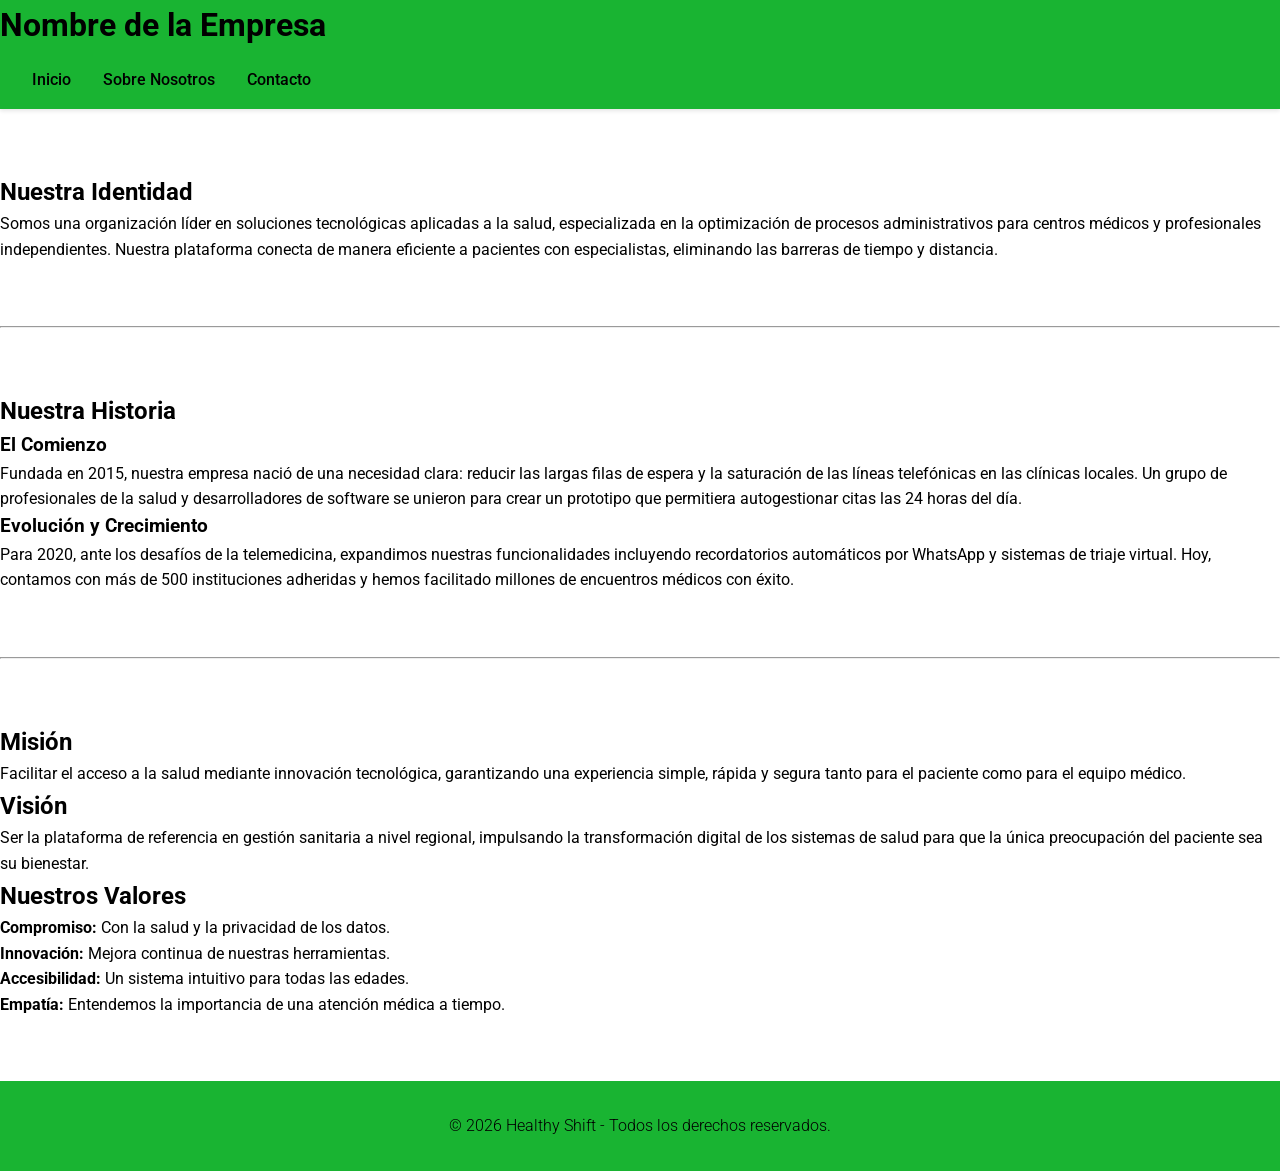
==== commit bb734623: "creando el branch de mi para joaco ahre" ====
--- a/about.html
+++ b/about.html
@@ -91,7 +91,7 @@
     </main>
 
     <footer>
-        <p>&copy; 2026 Nombre de la Empresa - Todos los derechos reservados.</p>
+        <p>&copy; 2026 Healthy Shift - Todos los derechos reservados.</p>
     </footer>
 
 </body>
--- a/styles.css
+++ b/styles.css
@@ -13,8 +13,8 @@
 /* Estilos generales */
 body {
     font-family: 'Roboto', sans-serif;
-    background-color: #1C1C1C;
-    color: #00d1ff;
+    background-color: #ffffff;
+    color: #000000;
     line-height: 1.6;
     margin: 0;
     padding: 0;
@@ -29,11 +29,10 @@
 
 /* Header */
 header {
-    background-color: #0A0A0A;
+    background-color: #19b432;
     box-shadow: 0 2px 4px rgba(0, 0, 0, 0.1);
     position: sticky;
     top: 0;
-    color: #00d1ff;
     z-index: 100;
 }
 
@@ -47,7 +46,7 @@
 .logo {
     font-size: 1.5rem;
     font-weight: 700;
-    color: #007bff;
+    color: #ffffff;
 }
 
 nav ul {
@@ -61,13 +60,14 @@
 
 nav ul li a {
     text-decoration: none;
-    color: #00d1ff;
+    color: #000000;
     font-weight: 500;
     transition: color 0.3s ease;
 }
 
 nav ul li a:hover {
-    color: #00ccff;
+    color: #ffffff;
+
 }
 
 /* Secciones principales */
@@ -76,7 +76,7 @@
 }
 
 .hero {
-    background: linear-gradient(135deg, #007bff 0%, #28a745 100%);
+    background: linear-gradient(135deg, #02187c 0%, #28a745 100%);
     color: white;
     text-align: center;
     padding: 6rem 0;
@@ -97,7 +97,7 @@
 .btn {
     display: inline-block;
     background-color: white;
-    color: #007bff;
+    color: #02187c;
     padding: 0.75rem 1.5rem;
     text-decoration: none;
     border-radius: 25px;
@@ -107,7 +107,7 @@
 }
 
 .btn:hover {
-    background-color: #f8f9fa;
+    background-color: #ffffff;
     transform: translateY(-2px);
     box-shadow: 0 6px 8px rgba(0, 0, 0, 0.15);
 }
@@ -122,20 +122,20 @@
 }
 
 .content h2 {
-    color: #007bff;
+    color: #02187c;
     margin-bottom: 1rem;
     font-weight: 600;
 }
 
 .content p {
     margin-bottom: 1rem;
-    color: #666;
+    color: #000000;
 }
 
 /* Footer */
 footer {
-    background-color: #0A0A0A;
-    color: #00d1ff;
+    background-color: #19b432;
+    color: rgb(0, 0, 0);
     text-align: center;
     padding: 2rem 0;
 }
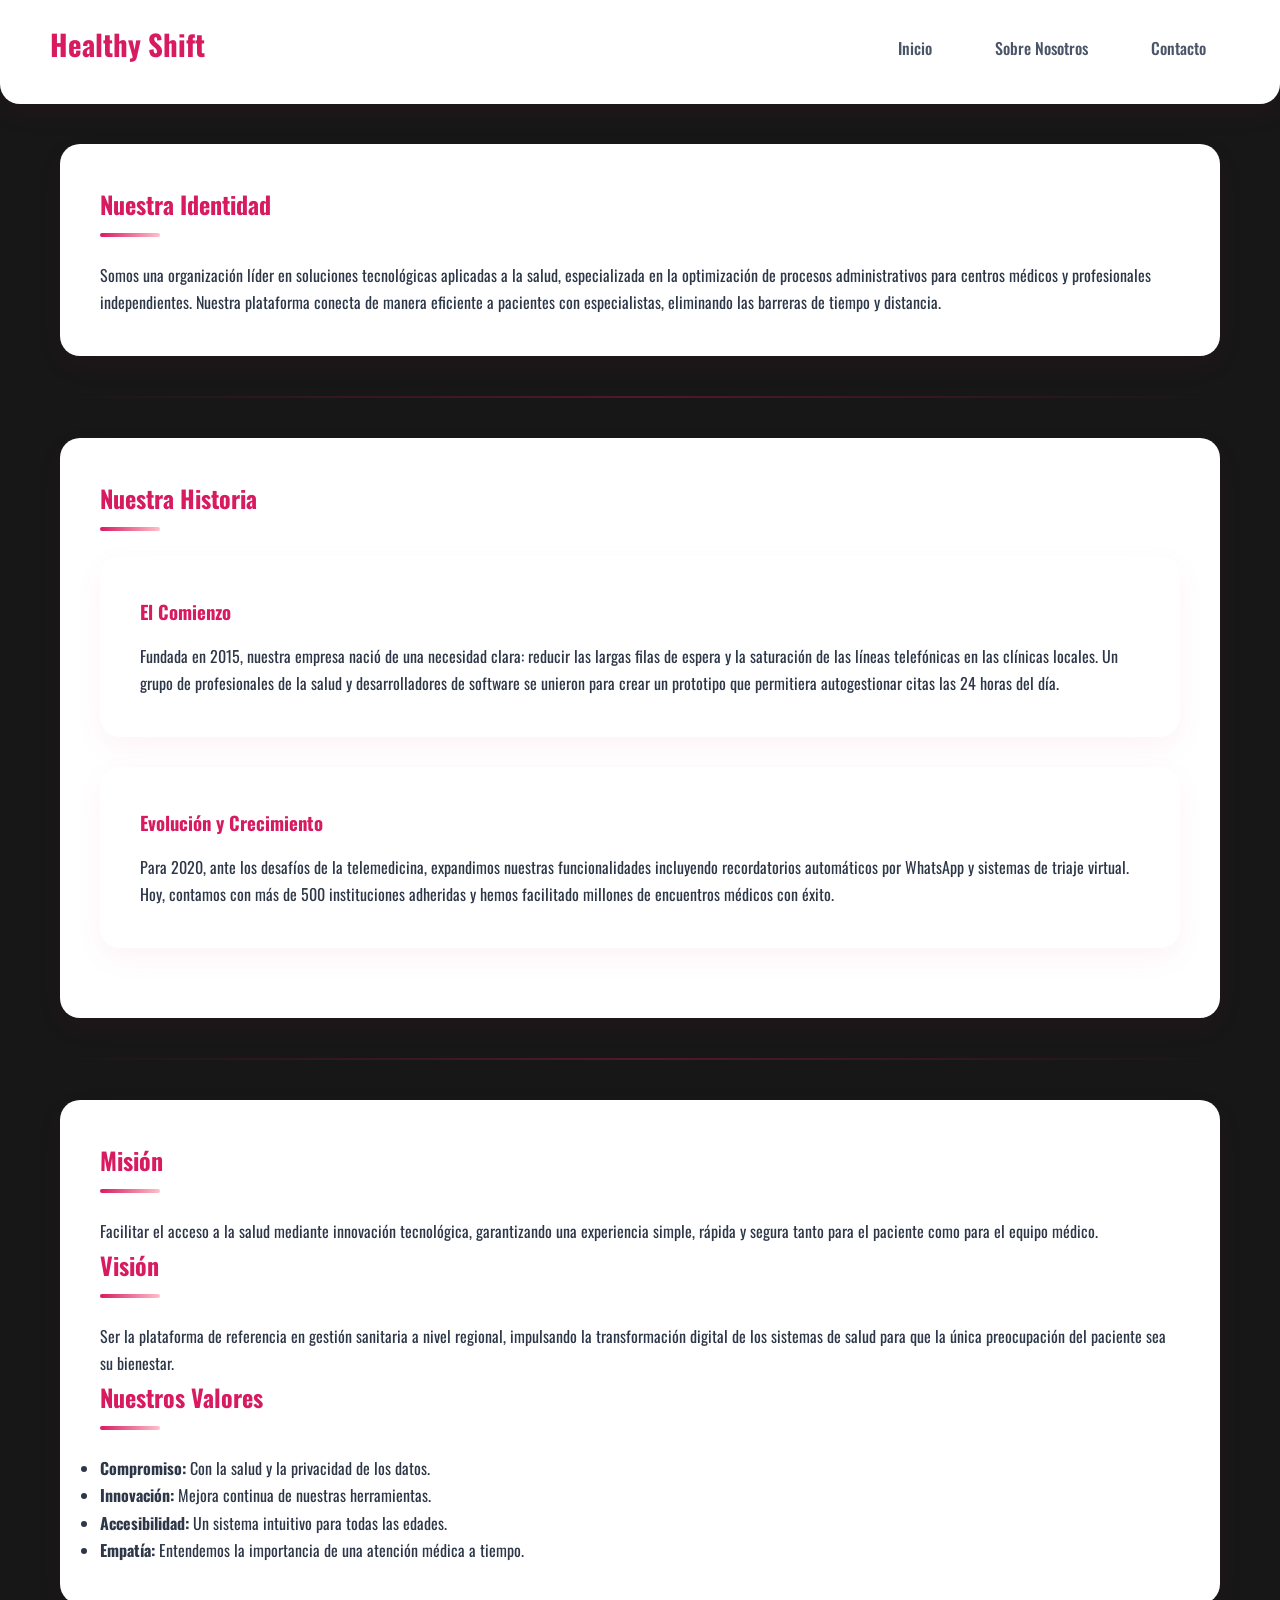
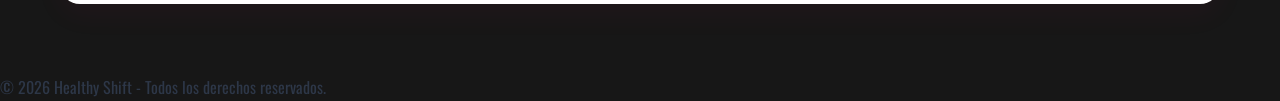
==== commit 9357dcec: "feat: unify header on all pages and add header to contact" ====
--- a/about.html
+++ b/about.html
@@ -9,7 +9,7 @@
 <body>
 
     <header>
-        <h1>Nombre de la Empresa</h1>
+        <h1>Healthy Shift</h1>
         <nav>
             <ul>
                 <li><a href="index.html">Inicio</a></li>
--- a/styles.css
+++ b/styles.css
@@ -1,169 +1,233 @@
-/* Estilo médico minimalista y lindo para Healthy Shift */
-
-/* Importar fuente Google Fonts para un look limpio */
-@import url('https://fonts.googleapis.com/css2?family=Roboto:wght@300;400;500;700&display=swap');
-
-/* Reset básico */
+/* ==========================================================================
+   PROYECTO: HEALTHY SHIFT - RAMA DE LIBERTO
+   ESTILO: ROSA Y BLANCO
+   ========================================================================== */
+
+/* IMPORTACIÓN DE FUENTES */
+@import url('https://fonts.googleapis.com/css2?family=Oswald:wght@200..700&display=swap');
+
+/* ==========================================================================
+   ESTILOS GLOBALES Y VARIABLES (Actualizadas a Rosa)
+   ========================================================================== */
+:root {
+    --primary-blue: #D81B60;       /* Rosa Fuerte (Mantenemos el nombre de la variable para no romper el resto del código) */
+    --light-blue: #FFC0CB;         /* Rosa Pastel */
+    --bg-gradient-start: #FFFFFF;  /* Blanco */
+    --bg-gradient-end: #FFF5F7;    /* Blanco Rosáceo */
+    --text-main: #2D3748;
+    --text-muted: #4A5568;
+    --white: #FFFFFF;
+    --shadow-soft: 0 10px 30px rgba(216, 27, 96, 0.05);
+    --shadow-hover: 0 15px 40px rgba(216, 27, 96, 0.15);
+    --radius-lg: 20px;
+    --radius-md: 12px;
+}
+
 * {
     margin: 0;
     padding: 0;
     box-sizing: border-box;
-}
-
-/* Estilos generales */
+    font-family: 'Oswald', sans-serif;
+}
+
 body {
-    font-family: 'Roboto', sans-serif;
-    background-color: #ffffff;
-    color: #000000;
-    line-height: 1.6;
-    margin: 0;
-    padding: 0;
-}
-
-/* Contenedor principal */
-.container {
+    background: #171717;
+    color: var(--text-main);
+    line-height: 1.7;
+    min-height: 100vh;
+    display: flex;
+    flex-direction: column;
+}
+
+main {
+    flex-grow: 1;
     max-width: 1200px;
-    margin: 0 auto;
+    margin: 40px auto;
     padding: 0 20px;
-}
-
-/* Header */
+    width: 100%;
+}
+
+hr {
+    border: none;
+    height: 2px;
+    background: linear-gradient(90deg, transparent, var(--primary-blue), transparent);
+    margin: 40px 0;
+    opacity: 0.3;
+}
+
+/* ==========================================================================
+   ANIMACIONES
+   ========================================================================== */
+@keyframes fadeInUp {
+    from {
+        opacity: 0;
+        transform: translateY(30px);
+    }
+    to {
+        opacity: 1;
+        transform: translateY(0);
+    }
+}
+
+section {
+    animation: fadeInUp 0.8s cubic-bezier(0.2, 0.8, 0.2, 1) both;
+}
+section:nth-child(1) { animation-delay: 0.1s; }
+section:nth-child(2) { animation-delay: 0.2s; }
+section:nth-child(3) { animation-delay: 0.3s; }
+section:nth-child(4) { animation-delay: 0.4s; }
+
+/* ==========================================================================
+   CABECERA Y NAVEGACIÓN
+   ========================================================================== */
 header {
-    background-color: #19b432;
-    box-shadow: 0 2px 4px rgba(0, 0, 0, 0.1);
-    position: sticky;
-    top: 0;
-    z-index: 100;
-}
-
-nav {
+    background: var(--white);
+    padding: 20px 50px;
     display: flex;
     justify-content: space-between;
     align-items: center;
-    padding: 1rem 0;
-}
-
-.logo {
-    font-size: 1.5rem;
+    box-shadow: var(--shadow-soft);
+    border-radius: 0 0 var(--radius-lg) var(--radius-lg);
+    position: sticky;
+    top: 0;
+    z-index: 1000;
+}
+
+button {
+    color: #D81B60;
+    border-radius: 5%;
+    margin-right: 32px;
+    margin-top: 8px;
+    padding: 8px;
+}
+
+button:hover {
+    background: #D81B60;
+    color:#FFFFFF;
+    cursor: pointer;
+}
+header h1 {
+    color: var(--primary-blue);
     font-weight: 700;
-    color: #ffffff;
+    font-size: 1.8rem;
 }
 
 nav ul {
     list-style: none;
     display: flex;
-}
-
-nav ul li {
-    margin-left: 2rem;
-}
-
-nav ul li a {
+    gap: 15px;
+}
+
+nav a {
     text-decoration: none;
-    color: #000000;
+    color: var(--text-muted);
     font-weight: 500;
+    padding: 10px 24px;
+    border-radius: 30px;
+    position: relative;
+    overflow: hidden;
     transition: color 0.3s ease;
-}
-
-nav ul li a:hover {
-    color: #ffffff;
-
-}
-
-/* Secciones principales */
-section {
-    padding: 4rem 0;
-}
-
-.hero {
-    background: linear-gradient(135deg, #02187c 0%, #28a745 100%);
-    color: white;
+    display: inline-block;
+    z-index: 1;
+}
+
+nav a::before {
+    content: '';
+    position: absolute;
+    top: 0;
+    left: 50%;
+    transform: translateX(-50%);
+    width: 0;
+    height: 100%;
+    background: linear-gradient(90deg, var(--primary-blue), var(--light-blue));
+    z-index: -1;
+    transition: width 0.4s cubic-bezier(0.2, 0.8, 0.2, 1);
+    border-radius: 30px;
+}
+
+nav a:hover::before {
+    width: 100%;
+}
+
+nav a:hover {
+    color: var(--white);
+}
+
+/* ==========================================================================
+   TIPOGRAFÍA Y DECORACIÓN DE TÍTULOS
+   ========================================================================== */
+h1, h2, h3 {
+    color: var(--primary-blue);
+    margin-bottom: 15px;
+}
+
+h2 {
+    position: relative;
+    padding-bottom: 12px;
+    margin-bottom: 25px;
+}
+
+h2::after {
+    content: '';
+    position: absolute;
+    left: 0;
+    bottom: 0;
+    height: 4px;
+    width: 60px;
+    background: linear-gradient(90deg, var(--primary-blue), var(--light-blue));
+    border-radius: 4px;
+}
+
+/* ==========================================================================
+   TARJETAS Y SECCIONES
+   ========================================================================== */
+section, article {
+    background: var(--white);
+    padding: 40px;
+    border-radius: var(--radius-lg);
+    box-shadow: var(--shadow-soft);
+    margin-bottom: 30px;
+    transition: transform 0.4s ease, box-shadow 0.4s ease;
+}
+
+section:hover {
+    transform: translateY(-8px);
+    box-shadow: var(--shadow-hover);
+}
+
+/* ==========================================================================
+   ESTILOS ESPECÍFICOS: INDEX.HTML
+   ========================================================================== */
+#hero {
     text-align: center;
-    padding: 6rem 0;
-}
-
-.hero h1 {
-    font-size: 3rem;
-    margin-bottom: 1rem;
-    font-weight: 700;
-}
-
-.hero p {
-    font-size: 1.2rem;
-    margin-bottom: 2rem;
-    font-weight: 300;
-}
-
-.btn {
-    display: inline-block;
-    background-color: white;
-    color: #02187c;
-    padding: 0.75rem 1.5rem;
-    text-decoration: none;
-    border-radius: 25px;
-    font-weight: 500;
-    transition: all 0.3s ease;
-    box-shadow: 0 4px 6px rgba(0, 0, 0, 0.1);
-}
-
-.btn:hover {
-    background-color: #ffffff;
-    transform: translateY(-2px);
-    box-shadow: 0 6px 8px rgba(0, 0, 0, 0.15);
-}
-
-/* Contenido */
-.content {
-    background-color: #ffffff;
-    margin: 2rem 0;
-    border-radius: 10px;
-    box-shadow: 0 2px 10px rgba(0, 0, 0, 0.05);
-    padding: 2rem;
-}
-
-.content h2 {
-    color: #02187c;
-    margin-bottom: 1rem;
-    font-weight: 600;
-}
-
-.content p {
-    margin-bottom: 1rem;
-    color: #000000;
-}
-
-/* Footer */
-footer {
-    background-color: #19b432;
-    color: rgb(0, 0, 0);
-    text-align: center;
-    padding: 2rem 0;
-}
-
-footer p {
-    font-weight: 300;
-}
-
-/* Responsive */
-@media (max-width: 768px) {
-    nav {
-        flex-direction: column;
-    }
-
-    nav ul {
-        margin-top: 1rem;
-    }
-
-    nav ul li {
-        margin-left: 0;
-        margin-right: 1rem;
-    }
-
-    .hero h1 {
-        font-size: 2rem;
-    }
-
-    .hero p {
-        font-size: 1rem;
-    }
-}+    background-image: radial-gradient(var(--light-blue) 1px, transparent 1px);
+    background-size: 20px 20px;
+    background-color: var(--white);
+}
+
+#hero h1 {
+    font-size: 2.5rem;
+    background: linear-gradient(90deg, var(--primary-blue), var(--light-blue));
+    -webkit-background-clip: text;
+    background-clip: text;
+    -webkit-text-fill-color: transparent;
+}
+
+#servicios li {
+    background: #FFF5F7;
+    margin-bottom: 15px;
+    padding: 15px 20px;
+    border-left: 5px solid var(--light-blue);
+    border-radius: 0 var(--radius-md) var(--radius-md) 0;
+    transition: transform 0.2s ease;
+}
+
+#servicios li:hover {
+    transform: translateX(10px);
+    background: #FFEBEE;
+}
+
+#avisos {
+    background: linear-gradient(135deg, #FFF0F5, #FFC0CB);
+    border-left: 5px solid var(--primary-blue);
+}
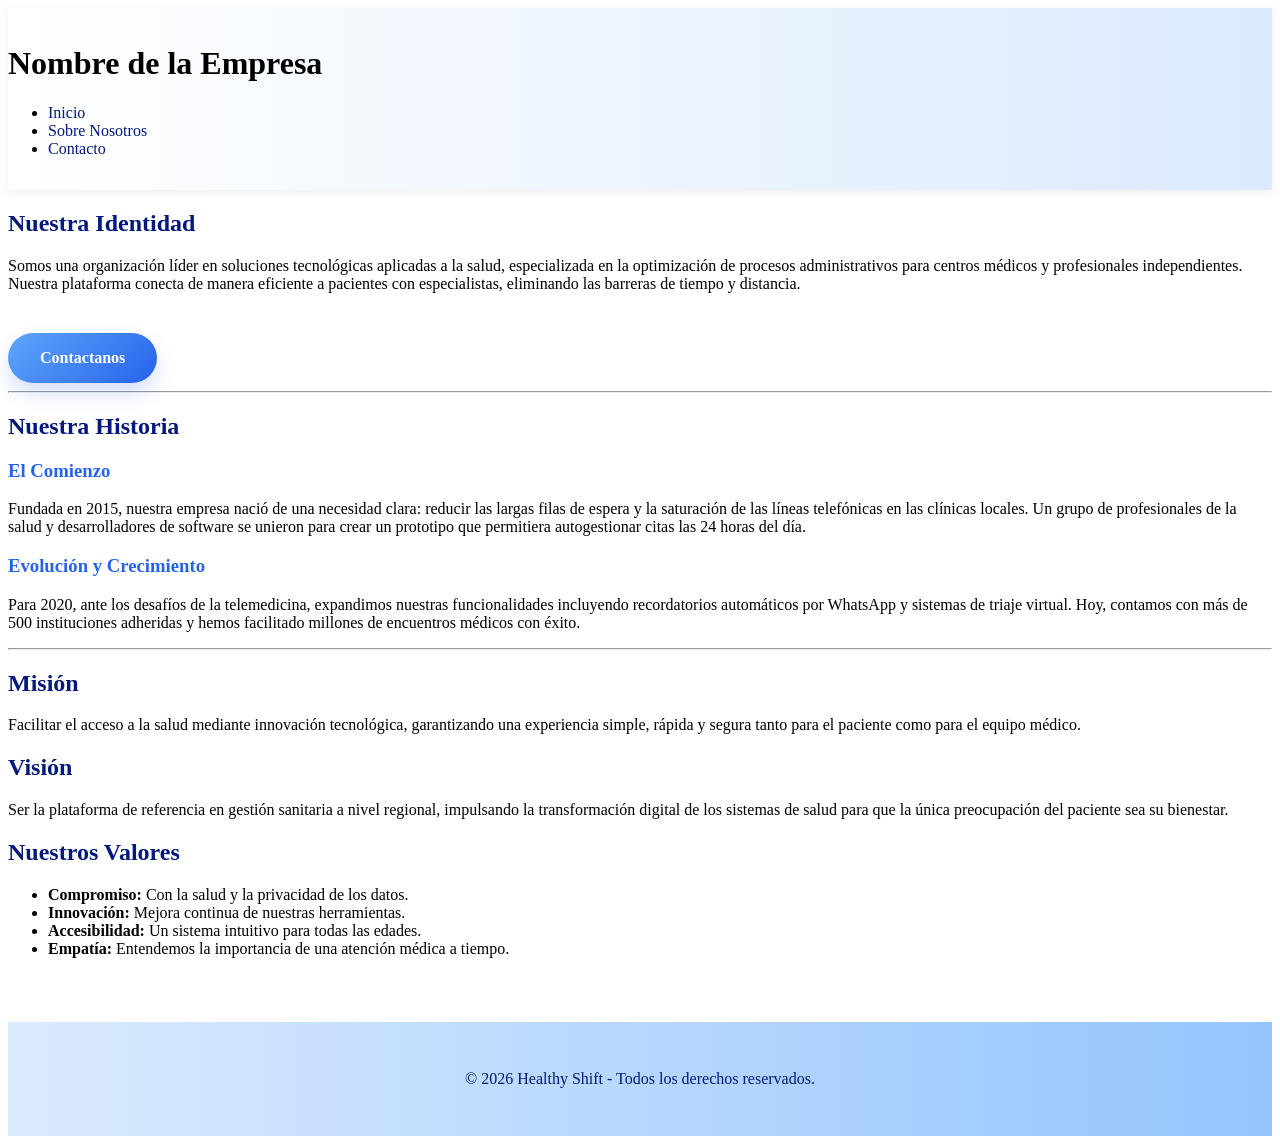
==== commit 615eb375: "cambie el diseño y cambie los colores a azul y blanco" ====
--- a/about.html
+++ b/about.html
@@ -9,7 +9,7 @@
 <body>
 
     <header>
-        <h1>Healthy Shift</h1>
+        <h1>Nombre de la Empresa</h1>
         <nav>
             <ul>
                 <li><a href="index.html">Inicio</a></li>
@@ -30,6 +30,9 @@
                 a pacientes con especialistas, eliminando las barreras de tiempo y distancia.
             </p>
         </section>
+        <a href="contact.html" class="btn btn-floating">
+    Contactanos
+</a>
 
         <hr>
 
--- a/styles.css
+++ b/styles.css
@@ -1,233 +1,90 @@
-/* ==========================================================================
-   PROYECTO: HEALTHY SHIFT - RAMA DE LIBERTO
-   ESTILO: ROSA Y BLANCO
-   ========================================================================== */
-
-/* IMPORTACIÓN DE FUENTES */
-@import url('https://fonts.googleapis.com/css2?family=Oswald:wght@200..700&display=swap');
-
-/* ==========================================================================
-   ESTILOS GLOBALES Y VARIABLES (Actualizadas a Rosa)
-   ========================================================================== */
-:root {
-    --primary-blue: #D81B60;       /* Rosa Fuerte (Mantenemos el nombre de la variable para no romper el resto del código) */
-    --light-blue: #FFC0CB;         /* Rosa Pastel */
-    --bg-gradient-start: #FFFFFF;  /* Blanco */
-    --bg-gradient-end: #FFF5F7;    /* Blanco Rosáceo */
-    --text-main: #2D3748;
-    --text-muted: #4A5568;
-    --white: #FFFFFF;
-    --shadow-soft: 0 10px 30px rgba(216, 27, 96, 0.05);
-    --shadow-hover: 0 15px 40px rgba(216, 27, 96, 0.15);
-    --radius-lg: 20px;
-    --radius-md: 12px;
+/* HEADER */
+header{
+    background: linear-gradient(90deg, #ffffff, #dbeafe);
+    padding: 1rem 0;
+    box-shadow: 0 2px 10px rgba(0,0,0,0.08);
 }
 
-* {
-    margin: 0;
-    padding: 0;
-    box-sizing: border-box;
-    font-family: 'Oswald', sans-serif;
+/* LOGO */
+.logo{
+    color: #02187c;
+    font-size: 2rem;
+    font-weight: 700;
 }
 
-body {
-    background: #171717;
-    color: var(--text-main);
-    line-height: 1.7;
-    min-height: 100vh;
-    display: flex;
-    flex-direction: column;
+/* LINKS DEL NAV */
+nav a{
+    color: #02187c;
+    text-decoration: none;
+    font-weight: 500;
+    transition: 0.3s;
 }
 
-main {
-    flex-grow: 1;
-    max-width: 1200px;
-    margin: 40px auto;
-    padding: 0 20px;
-    width: 100%;
+nav a:hover{
+    color: #2563eb;
 }
 
-hr {
-    border: none;
-    height: 2px;
-    background: linear-gradient(90deg, transparent, var(--primary-blue), transparent);
-    margin: 40px 0;
-    opacity: 0.3;
+/* HERO */
+.hero{
+    background: linear-gradient(135deg, #ffffff, #dbeafe, #93c5fd);
+    color: #02187c;
+    text-align: center;
+    padding: 6rem 2rem;
+    border-bottom-left-radius: 40px;
+    border-bottom-right-radius: 40px;
 }
 
-/* ==========================================================================
-   ANIMACIONES
-   ========================================================================== */
-@keyframes fadeInUp {
-    from {
-        opacity: 0;
-        transform: translateY(30px);
-    }
-    to {
-        opacity: 1;
-        transform: translateY(0);
-    }
+/* TITULO HERO */
+.hero h1{
+    font-size: 3rem;
+    margin-bottom: 1rem;
+    color: #02187c;
 }
 
-section {
-    animation: fadeInUp 0.8s cubic-bezier(0.2, 0.8, 0.2, 1) both;
-}
-section:nth-child(1) { animation-delay: 0.1s; }
-section:nth-child(2) { animation-delay: 0.2s; }
-section:nth-child(3) { animation-delay: 0.3s; }
-section:nth-child(4) { animation-delay: 0.4s; }
-
-/* ==========================================================================
-   CABECERA Y NAVEGACIÓN
-   ========================================================================== */
-header {
-    background: var(--white);
-    padding: 20px 50px;
-    display: flex;
-    justify-content: space-between;
-    align-items: center;
-    box-shadow: var(--shadow-soft);
-    border-radius: 0 0 var(--radius-lg) var(--radius-lg);
-    position: sticky;
-    top: 0;
-    z-index: 1000;
+/* TEXTO HERO */
+.hero p{
+    font-size: 1.2rem;
+    margin-bottom: 2rem;
+    color: #1e3a8a;
 }
 
-button {
-    color: #D81B60;
-    border-radius: 5%;
-    margin-right: 32px;
-    margin-top: 8px;
-    padding: 8px;
+/* BOTONES */
+.btn{
+    display:inline-block;
+    margin-top:1.5rem;
+    padding:1rem 2rem;
+    border-radius:50px;
+    text-decoration:none;
+    font-weight:600;
+
+    background: linear-gradient(135deg, #60a5fa, #2563eb);
+
+    color:white;
+    transition:0.3s;
+    box-shadow:0 10px 20px rgba(37,99,235,0.2);
 }
 
-button:hover {
-    background: #D81B60;
-    color:#FFFFFF;
-    cursor: pointer;
-}
-header h1 {
-    color: var(--primary-blue);
-    font-weight: 700;
-    font-size: 1.8rem;
+.btn:hover{
+    transform:translateY(-5px);
+    box-shadow:0 15px 25px rgba(37,99,235,0.3);
+
+    background: linear-gradient(135deg, #2563eb, #1d4ed8);
 }
 
-nav ul {
-    list-style: none;
-    display: flex;
-    gap: 15px;
+/* TITULOS */
+h2{
+    color:#02187c;
 }
 
-nav a {
-    text-decoration: none;
-    color: var(--text-muted);
-    font-weight: 500;
-    padding: 10px 24px;
-    border-radius: 30px;
-    position: relative;
-    overflow: hidden;
-    transition: color 0.3s ease;
-    display: inline-block;
-    z-index: 1;
+h3{
+    color:#2563eb;
 }
 
-nav a::before {
-    content: '';
-    position: absolute;
-    top: 0;
-    left: 50%;
-    transform: translateX(-50%);
-    width: 0;
-    height: 100%;
-    background: linear-gradient(90deg, var(--primary-blue), var(--light-blue));
-    z-index: -1;
-    transition: width 0.4s cubic-bezier(0.2, 0.8, 0.2, 1);
-    border-radius: 30px;
-}
-
-nav a:hover::before {
-    width: 100%;
-}
-
-nav a:hover {
-    color: var(--white);
-}
-
-/* ==========================================================================
-   TIPOGRAFÍA Y DECORACIÓN DE TÍTULOS
-   ========================================================================== */
-h1, h2, h3 {
-    color: var(--primary-blue);
-    margin-bottom: 15px;
-}
-
-h2 {
-    position: relative;
-    padding-bottom: 12px;
-    margin-bottom: 25px;
-}
-
-h2::after {
-    content: '';
-    position: absolute;
-    left: 0;
-    bottom: 0;
-    height: 4px;
-    width: 60px;
-    background: linear-gradient(90deg, var(--primary-blue), var(--light-blue));
-    border-radius: 4px;
-}
-
-/* ==========================================================================
-   TARJETAS Y SECCIONES
-   ========================================================================== */
-section, article {
-    background: var(--white);
-    padding: 40px;
-    border-radius: var(--radius-lg);
-    box-shadow: var(--shadow-soft);
-    margin-bottom: 30px;
-    transition: transform 0.4s ease, box-shadow 0.4s ease;
-}
-
-section:hover {
-    transform: translateY(-8px);
-    box-shadow: var(--shadow-hover);
-}
-
-/* ==========================================================================
-   ESTILOS ESPECÍFICOS: INDEX.HTML
-   ========================================================================== */
-#hero {
-    text-align: center;
-    background-image: radial-gradient(var(--light-blue) 1px, transparent 1px);
-    background-size: 20px 20px;
-    background-color: var(--white);
-}
-
-#hero h1 {
-    font-size: 2.5rem;
-    background: linear-gradient(90deg, var(--primary-blue), var(--light-blue));
-    -webkit-background-clip: text;
-    background-clip: text;
-    -webkit-text-fill-color: transparent;
-}
-
-#servicios li {
-    background: #FFF5F7;
-    margin-bottom: 15px;
-    padding: 15px 20px;
-    border-left: 5px solid var(--light-blue);
-    border-radius: 0 var(--radius-md) var(--radius-md) 0;
-    transition: transform 0.2s ease;
-}
-
-#servicios li:hover {
-    transform: translateX(10px);
-    background: #FFEBEE;
-}
-
-#avisos {
-    background: linear-gradient(135deg, #FFF0F5, #FFC0CB);
-    border-left: 5px solid var(--primary-blue);
-}
+/* FOOTER */
+footer{
+    background: linear-gradient(90deg, #dbeafe, #93c5fd);
+    color: #02187c;
+    text-align:center;
+    padding:2rem;
+    margin-top:4rem;
+}
